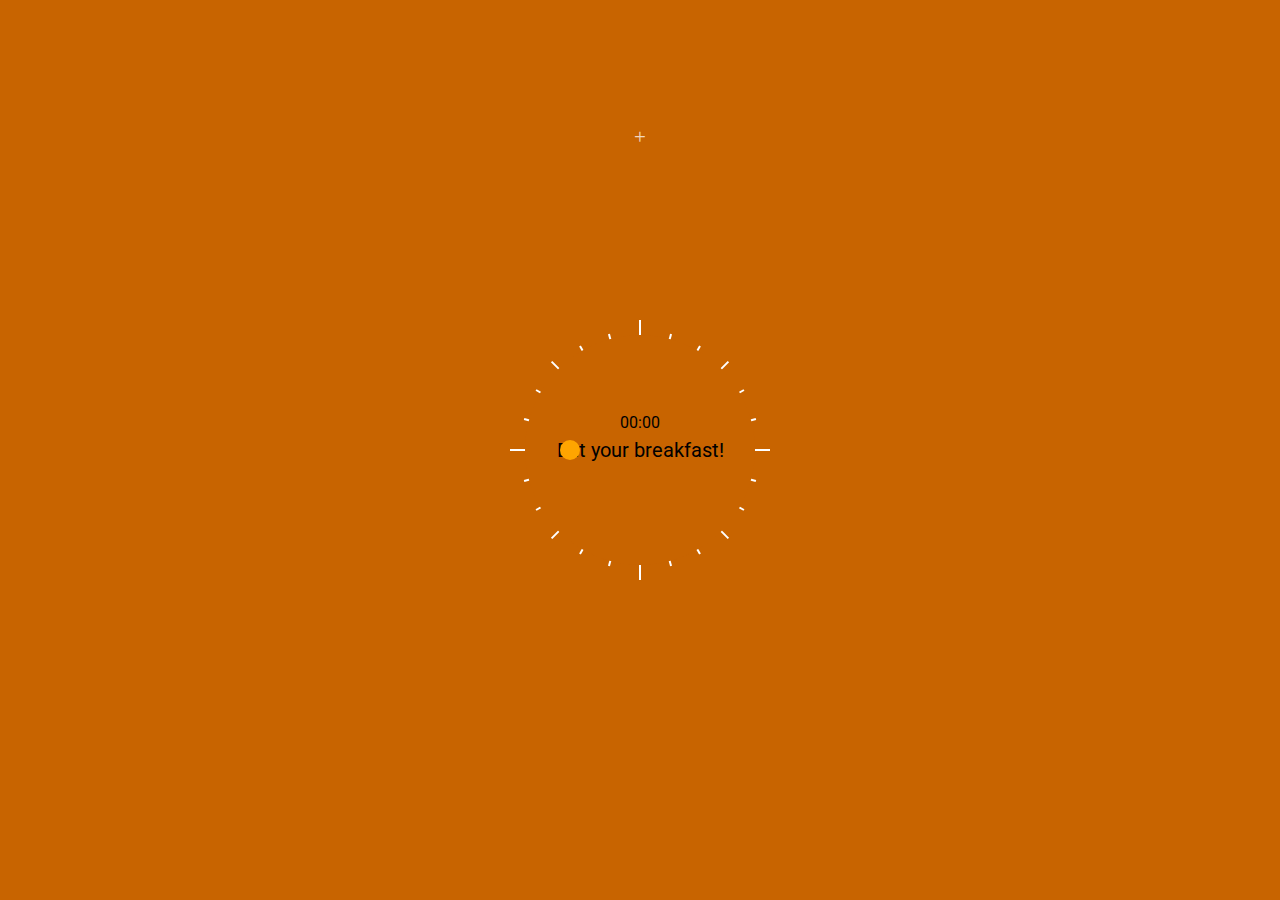
==== update.html @ e50220f8 "test : action input" ====
<!DOCTYPE html>
<html lang="en">
<head>
  <meta charset="UTF-8">
  <meta http-equiv="X-UA-Compatible" content="IE=edge">
  <meta name="viewport" content="width=device-width, initial-scale=1.0">
  <link rel="preconnect" href="https://fonts.googleapis.com">
  <link rel="preconnect" href="https://fonts.gstatic.com" crossorigin>
  <link href="https://fonts.googleapis.com/css2?family=Roboto&display=swap" rel="stylesheet"> 
  <link rel="stylesheet" href="main.css">
  <script src="main.js" defer></script>
  <title>Timeli - Add Task</title>
</head>
<body>
  <header><a id="open-task-GUI" href="#">+</a></header>
  <main>
    <section id="clock">
      <section id="clock-ticks">
        <div class="main-tick"></div>
        <div class="main-tick"></div>
        <div class="mid-tick"></div>
        <div class="mid-tick"></div>
        <div class="min-tick"></div>
        <div class="min-tick"></div>
        <div class="min-tick"></div>
        <div class="min-tick"></div>
        <div class="min-tick"></div>
        <div class="min-tick"></div>
        <div class="min-tick"></div>
        <div class="min-tick"></div>
      </section>
      <section id="clock-display">
        <div id="time-announcement">00:00</div>
        <div id="task-announcement">Eat your breakfast!</div>
      </section>
      <section id="sun-moon-lever">
        <div id="sun-moon"></div>
      </section>
      </section>
    </section>
  </main>
  <footer></footer>
</body>
</html>
---- main.css ----
html,body,header,main,section,div,a {
  margin: 0;
  padding: 0;
}

body {
  width: 100vw;
  height: 100vh;
  background-color: rgb(200,100,0);
}

header,footer {
  width: 100vw;
  height: calc(50vh - 175px);
  display: grid;
  justify-content: center;
  align-items: center;
}

header a {
  font-size: 21px;
  text-decoration: none;
  color: rgba(255,255,255,.75);
}

main {
  width: 100vw;
  height: 350px;
  display: flex;
  justify-content: center;
  align-items: center;
}

#clock {
  width: 320px;
  height: 320px;
  margin: 0 auto;
  display: grid;
  align-items: center;
  justify-items: center;
  grid-template-columns: 100%;
  grid-template-rows: 100%;
}

#clock-ticks {
  width: 100%;
  height: 100%;
  grid-row: 1/-1;
  grid-column: 1/-1;
  display: grid;
  align-items: center;
  justify-items: center;
  grid-template-columns: 100%;
  grid-template-rows: 100%;
  z-index: 1;
}

#clock-ticks div {
  grid-column: 1/-1;
  grid-row: 1/-1;
  background-color: white;
}

#clock-ticks .main-tick {
  width: 260px;
  height: 2px;
}

#clock-ticks .mid-tick {
  width: 250px;
  height: 2px;
}

#clock-ticks .min-tick {
  width: 240px;
  height: 2px;
}

#clock-ticks div:nth-of-type(2) {transform: rotate(90deg);}
#clock-ticks div:nth-of-type(3) {transform: rotate(45deg);}
#clock-ticks div:nth-of-type(4) {transform: rotate(-45deg);}
#clock-ticks div:nth-of-type(5) {transform: rotate(15deg);}
#clock-ticks div:nth-of-type(6) {transform: rotate(30deg);}
#clock-ticks div:nth-of-type(7) {transform: rotate(-15deg);}
#clock-ticks div:nth-of-type(8) {transform: rotate(-30deg);}
#clock-ticks div:nth-of-type(9) {transform: rotate(60deg);}
#clock-ticks div:nth-of-type(10) {transform: rotate(75deg);}
#clock-ticks div:nth-of-type(11) {transform: rotate(-60deg);}
#clock-ticks div:nth-of-type(12) {transform: rotate(-75deg);}

#clock-display {
  width: 230px;
  height: 230px;
  grid-row: 1/-1;
  grid-column: 1/-1;
  border-radius: 50%;
  display: flex;
  flex-direction: column;
  justify-content: center;
  align-items: center;
  background-color: rgb(200,100,0);
  z-index: 2;
}

#time-announcement,#task-announcement {
  font-family: 'Roboto',sans-serif;
}

#time-announcement {
  font-size: 16px;
  height: 25px;
}

#task-announcement {
  width: 180px;
  height: 50px;
  font-size: 20px;
  text-align: center;
}

#sun-moon-lever {
  width: 160px;
  height: 20px;
  grid-row: 1/-1;
  grid-column: 1/-1;
  transform-origin: right center;
  transform: translateX(-80px) rotate(calc(var(--rotation)*1deg));
  z-index: 3;
}

#sun-moon {
  width: 20px;
  height: 20px;
  border-radius: 50%;
  background-color: orange;
  transition: background-color 5s;
}

.open-task-GUI {
  transition: all 1s;
  animation-timing-function: ease-out;
  transform: translateY(50px);
}
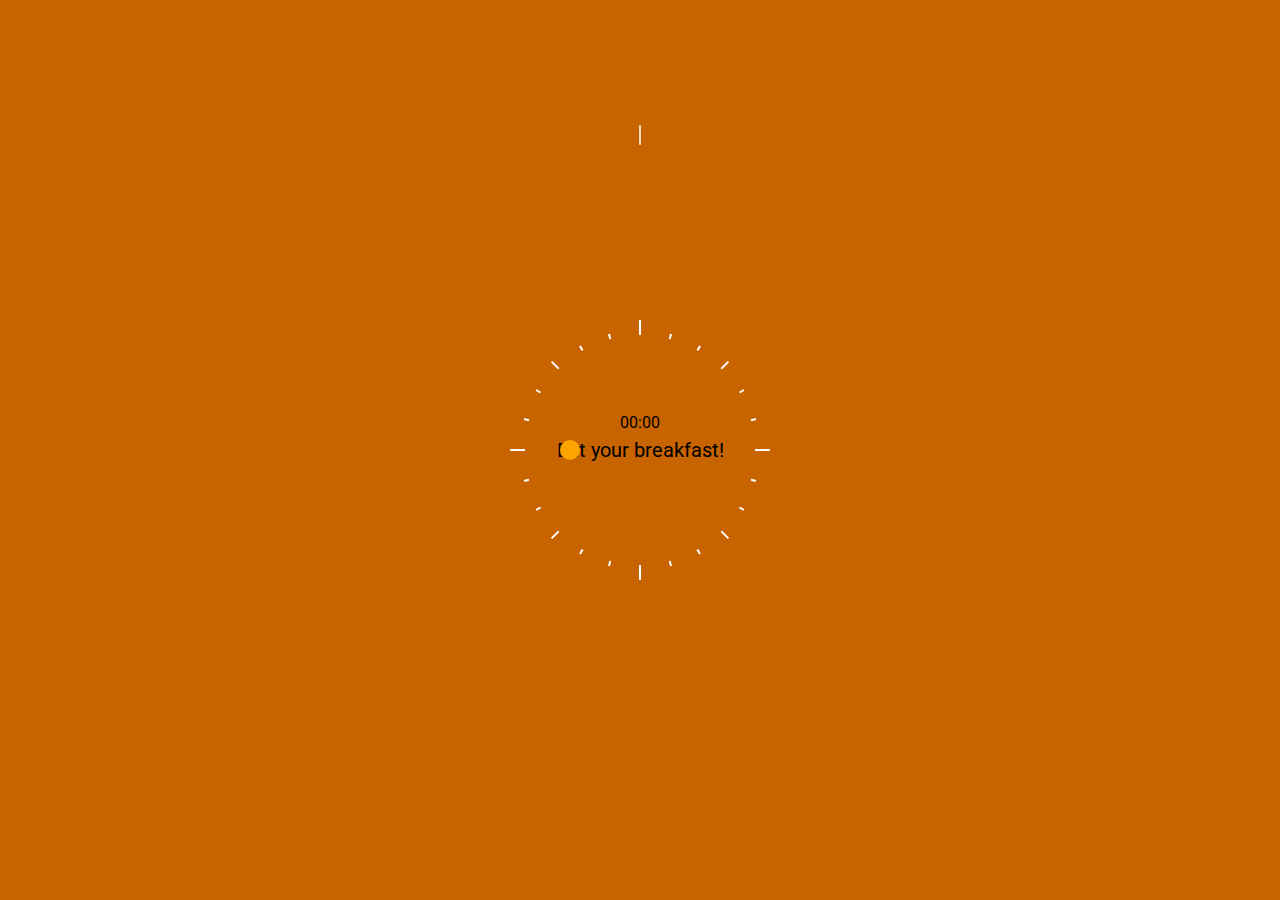
==== commit 102d32dd: "test : svg animation" ====
--- a/update.html
+++ b/update.html
@@ -12,7 +12,14 @@
   <title>Timeli - Add Task</title>
 </head>
 <body>
-  <header><a id="open-task-GUI" href="#">+</a></header>
+  <header>
+    <a id="open-task-GUI" href="#">
+    <svg id="open-action-GUI-svg" width="20" height="20" viewBox="0 0 26 26" fill="none" xmlns="http://www.w3.org/2000/svg">
+      <path id="vLine" d="M13 1L13 25" stroke="white" stroke-width="2" stroke-linecap="round" pathlength="1"/>
+      <path id="hLine" d="M1 13H25" stroke="white" stroke-width="2" stroke-linecap="round" pathlength="1"/>
+    </svg>
+    </a>
+  </header>
   <main>
     <section id="clock">
       <section id="clock-ticks">
--- a/main.css
+++ b/main.css
@@ -140,4 +140,15 @@
   transition: all 1s;
   animation-timing-function: ease-out;
   transform: translateY(50px);
+}
+
+#hLine {
+  stroke-dasharray: 1;
+  stroke-dashoffset: 1;
+  animation: dash 1s linear forwards;
+}
+
+@keyframes dash {
+  from { stroke-dashoffset: 1;}
+  to {stroke-dashoffset: 0;}
 }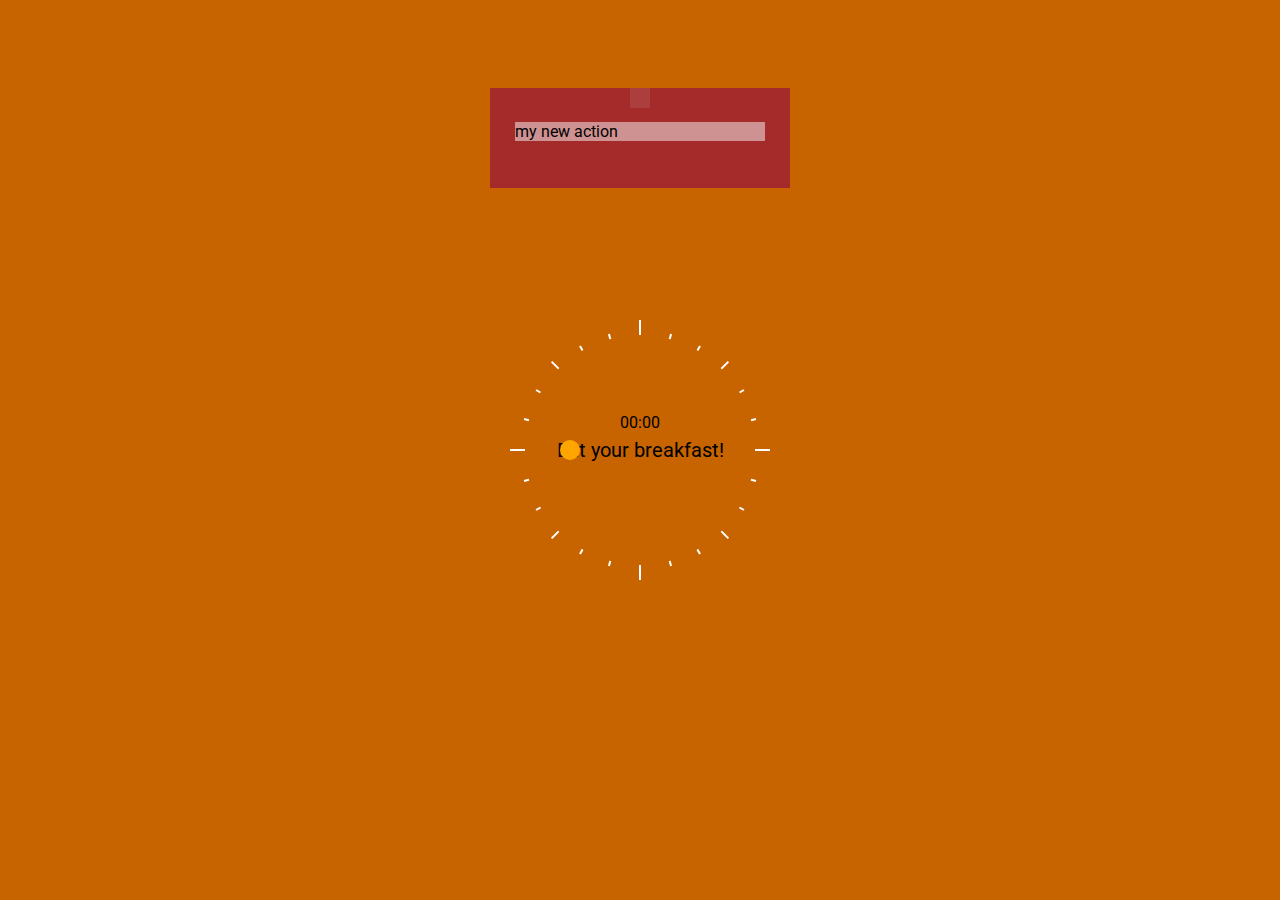
==== commit d691d9fc: "content : add input box" ====
--- a/update.html
+++ b/update.html
@@ -13,12 +13,20 @@
 </head>
 <body>
   <header>
-    <a id="open-task-GUI" href="#">
-    <svg id="open-action-GUI-svg" width="20" height="20" viewBox="0 0 26 26" fill="none" xmlns="http://www.w3.org/2000/svg">
-      <path id="vLine" d="M13 1L13 25" stroke="white" stroke-width="2" stroke-linecap="round" pathlength="1"/>
-      <path id="hLine" d="M1 13H25" stroke="white" stroke-width="2" stroke-linecap="round" pathlength="1"/>
+    <svg id="open-action-GUI-svg" width="300" height="100" viewBox="0 0 100 100" fill="none" xmlns="http://www.w3.org/2000/svg">
+      <a id="open-task-GUI" href="#">
+      <g id="plus-box" stroke-width="1" stroke-linecap="butt">
+        <!-- <animate /> -->
+        <path id="vLine" d="M50 1L50 20" pathlength="1"/>
+        <path id="hLine1" d="M50 10H40" pathlength="1"/>
+        <path id="hLine2" d="M50 10H60" pathlength="1"/>
+        <!-- <path id="hLine1" d="M50 50H-50" pathlength="1"/>
+        <path id="hLine2" d="M50 50H150" pathlength="1"/> -->
+      </g>
+      <rect x="40" width="20" height="20" fill="rgba(250,250,250,.1)"/>
+    </a>
     </svg>
-    </a>
+    <section id="enter-action">my new action</section>
   </header>
   <main>
     <section id="clock">
--- a/main.css
+++ b/main.css
@@ -1,4 +1,4 @@
-html,body,header,main,section,div,a {
+html,body,main,header,footer,section,div,a,svg {
   margin: 0;
   padding: 0;
 }
@@ -7,20 +7,6 @@
   width: 100vw;
   height: 100vh;
   background-color: rgb(200,100,0);
-}
-
-header,footer {
-  width: 100vw;
-  height: calc(50vh - 175px);
-  display: grid;
-  justify-content: center;
-  align-items: center;
-}
-
-header a {
-  font-size: 21px;
-  text-decoration: none;
-  color: rgba(255,255,255,.75);
 }
 
 main {
@@ -102,7 +88,7 @@
   z-index: 2;
 }
 
-#time-announcement,#task-announcement {
+body {
   font-family: 'Roboto',sans-serif;
 }
 
@@ -136,19 +122,51 @@
   transition: background-color 5s;
 }
 
-.open-task-GUI {
-  transition: all 1s;
-  animation-timing-function: ease-out;
-  transform: translateY(50px);
+header,footer {
+  width: 320px;
+  height: calc(50vh - 175px);
+  margin: 0 auto;
+  display: grid;
+  justify-content: center;
+  align-items: center;
 }
 
-#hLine {
+#vLine,#hLine1,#hLine2 {
   stroke-dasharray: 1;
   stroke-dashoffset: 1;
-  animation: dash 1s linear forwards;
+  stroke: rgb(255,255,255);
+}
+
+#vLine { animation: dash1 1s linear forwards; }
+#hLine1 { animation: dash 1s linear forwards; }
+#hLine2 { animation: dash 1s linear forwards; }
+
+
+@keyframes dash1 {
+  from { stroke-dashoffset: 0;}
+  to {stroke-dashoffset: 1;}
 }
 
 @keyframes dash {
   from { stroke-dashoffset: 1;}
   to {stroke-dashoffset: 0;}
+}
+
+#open-action-GUI-svg {
+  background-color: brown;
+  grid-column: 1/-1;
+  grid-row: 1/-1;
+}
+
+#enter-action {
+  width: 250px;
+  margin: 0 auto 12px;
+  background-color: rgba(250,250,250,.5);
+  grid-column: 1/-1;
+  grid-row: 1/-1;
+}
+
+.box-down {
+  transition: transform 2s;
+  transform: translateY(50px);
 }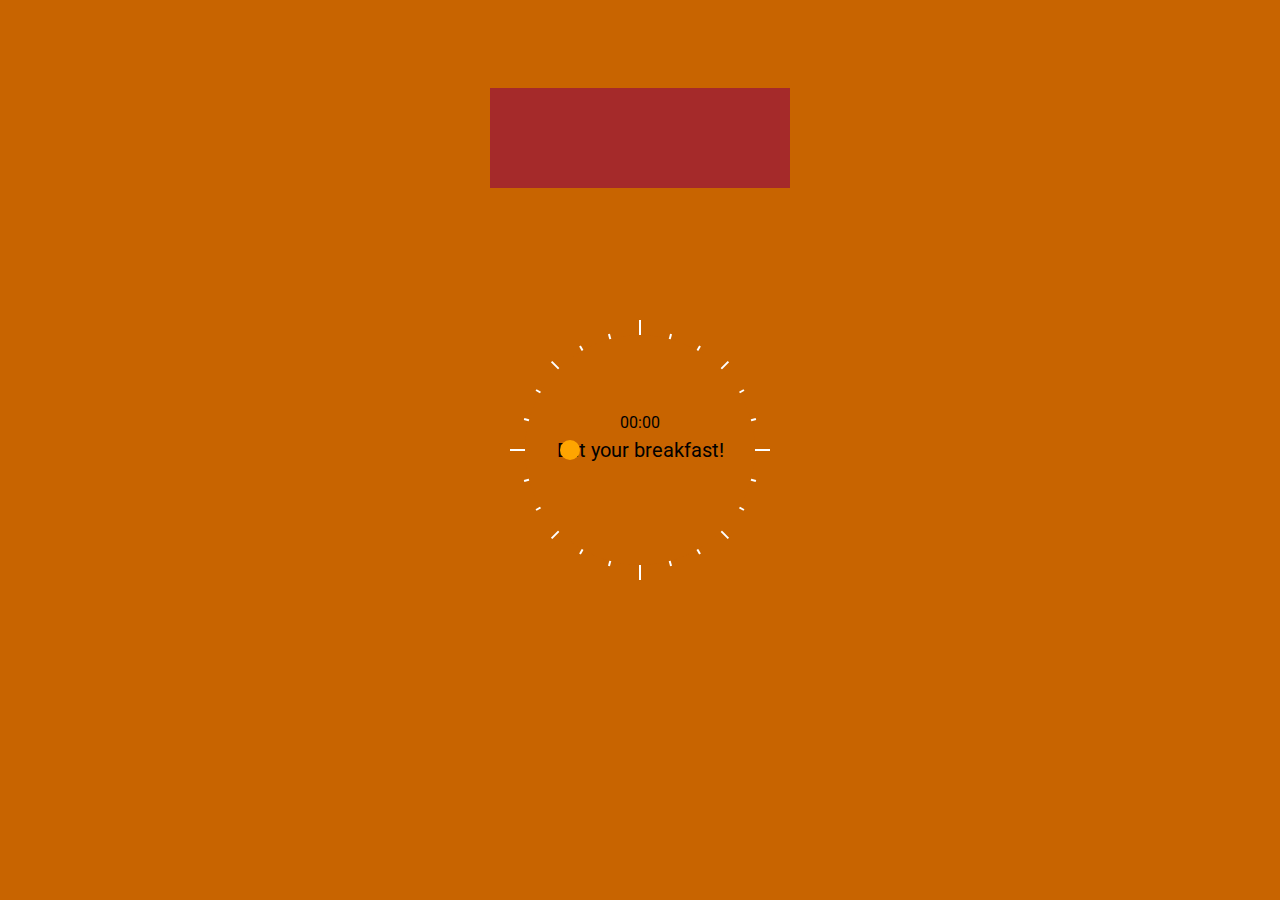
==== commit 574c5ea0: "animation : add txt input box" ====
--- a/update.html
+++ b/update.html
@@ -23,10 +23,10 @@
         <!-- <path id="hLine1" d="M50 50H-50" pathlength="1"/>
         <path id="hLine2" d="M50 50H150" pathlength="1"/> -->
       </g>
-      <rect x="40" width="20" height="20" fill="rgba(250,250,250,.1)"/>
+      <rect x="40" width="20" height="20" fill="rgba(250,250,250,.001)"/>
     </a>
     </svg>
-    <section id="enter-action">my new action</section>
+    <section id="enter-task-box" class="hide-task-box">my new action</section>
   </header>
   <main>
     <section id="clock">
--- a/main.css
+++ b/main.css
@@ -158,15 +158,30 @@
   grid-row: 1/-1;
 }
 
-#enter-action {
+#enter-task-box {
   width: 250px;
-  margin: 0 auto 12px;
+  margin: 60px auto 0;
   background-color: rgba(250,250,250,.5);
   grid-column: 1/-1;
   grid-row: 1/-1;
+  transition: opacity 1s;
 }
 
 .box-down {
-  transition: transform 2s;
-  transform: translateY(50px);
+  transition: transform 1.5s;
+  transform: translateY(85px);
+}
+
+.hide-task-box {
+  visibility: hidden;
+  opacity: 0;
+}
+
+.show-task-box {
+  animation: show-task-box .5s 1.5s linear forwards;
+}
+
+@keyframes show-task-box {
+  from {visibility: hidden; opacity: 0;}
+  to {visibility: visible; opacity: 1;}
 }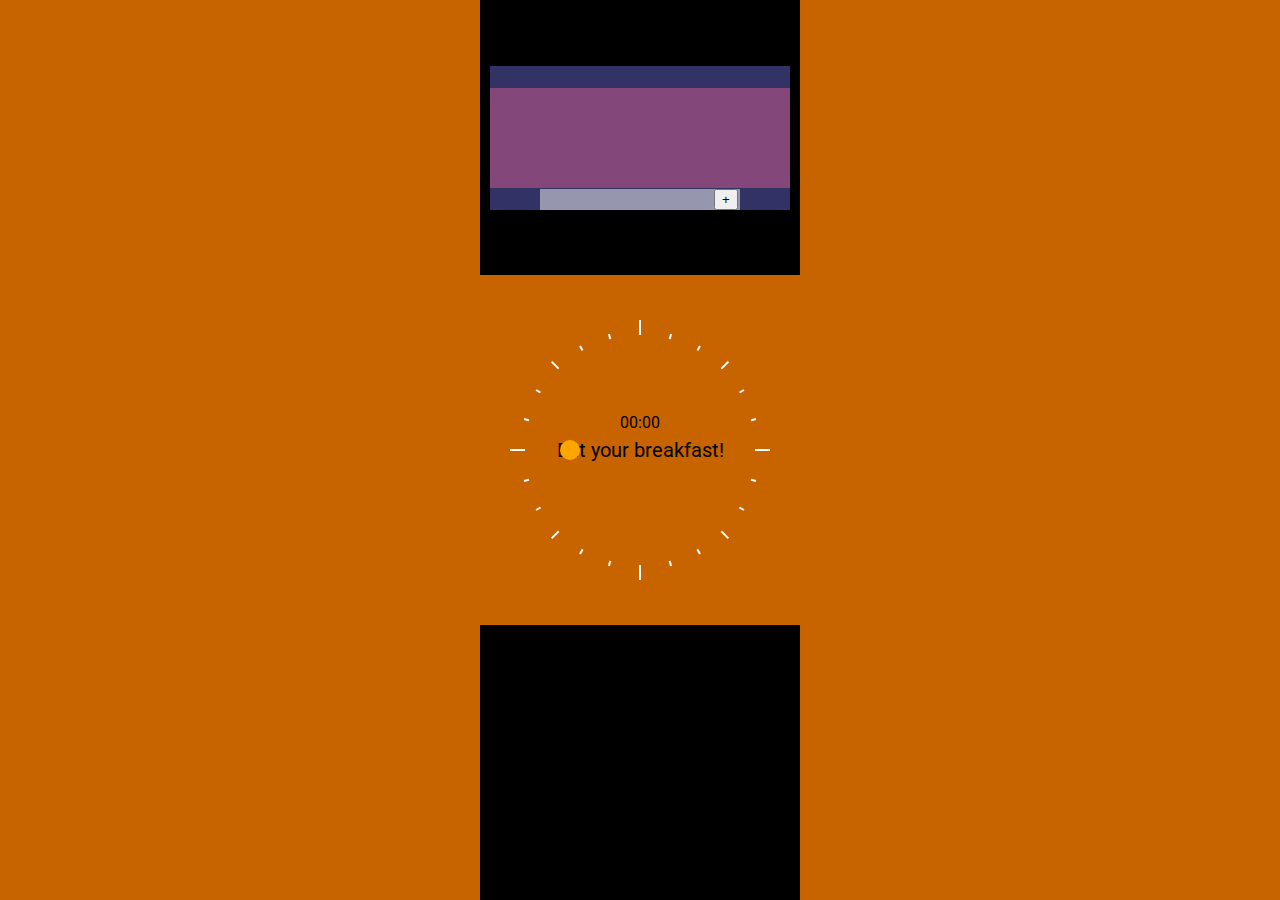
==== commit 13c27c94: "test : mask" ====
--- a/update.html
+++ b/update.html
@@ -26,7 +26,14 @@
       <rect x="40" width="20" height="20" fill="rgba(250,250,250,.001)"/>
     </a>
     </svg>
-    <section id="enter-task-box" class="hide-task-box">my new action</section>
+    <section id="task-GUI">
+    <form id="enter-task-box" autocomplete="off">
+      <input type="text">
+      <button type="submit">+</button>
+    </form>
+    </section>
+    <!-- <div id="box-mask"></div> -->
+    <!-- <section id="enter-task-box" class="hide-task-box">my new action</section> -->
   </header>
   <main>
     <section id="clock">
--- a/main.css
+++ b/main.css
@@ -1,4 +1,4 @@
-html,body,main,header,footer,section,div,a,svg {
+html,body,main,header,footer,section,div,a,svg,form,input {
   margin: 0;
   padding: 0;
 }
@@ -88,8 +88,9 @@
   z-index: 2;
 }
 
-body {
+body,input {
   font-family: 'Roboto',sans-serif;
+  font-size: 16px;
 }
 
 #time-announcement {
@@ -129,6 +130,7 @@
   display: grid;
   justify-content: center;
   align-items: center;
+  background-color: black;
 }
 
 #vLine,#hLine1,#hLine2 {
@@ -156,11 +158,12 @@
   background-color: brown;
   grid-column: 1/-1;
   grid-row: 1/-1;
+  overflow: hidden;
 }
 
 #enter-task-box {
-  width: 250px;
-  margin: 60px auto 0;
+  width: 200px;
+  margin: 123px auto 0;
   background-color: rgba(250,250,250,.5);
   grid-column: 1/-1;
   grid-row: 1/-1;
@@ -168,8 +171,8 @@
 }
 
 .box-down {
-  transition: transform 1.5s;
-  transform: translateY(85px);
+  transition: transform 1s;
+  transform: translateY(90px);
 }
 
 .hide-task-box {
@@ -184,4 +187,29 @@
 @keyframes show-task-box {
   from {visibility: hidden; opacity: 0;}
   to {visibility: visible; opacity: 1;}
+}
+
+#box-mask {
+  width: 200px;
+  height: 25px;
+  margin: -40px auto 0;
+  /* z-index: 1; */
+  background-color: brown;
+}
+
+input,textarea {
+  margin: 0 10px 0;
+  outline: none;
+  border: none;
+  background-color: rgba(255,255,255,0);
+}
+
+input {
+  width: 150px;
+}
+
+#task-GUI {
+  grid-column: 1/-1;
+  grid-row: 1/-1;
+  background-color: rgba(100,100,200,.5);
 }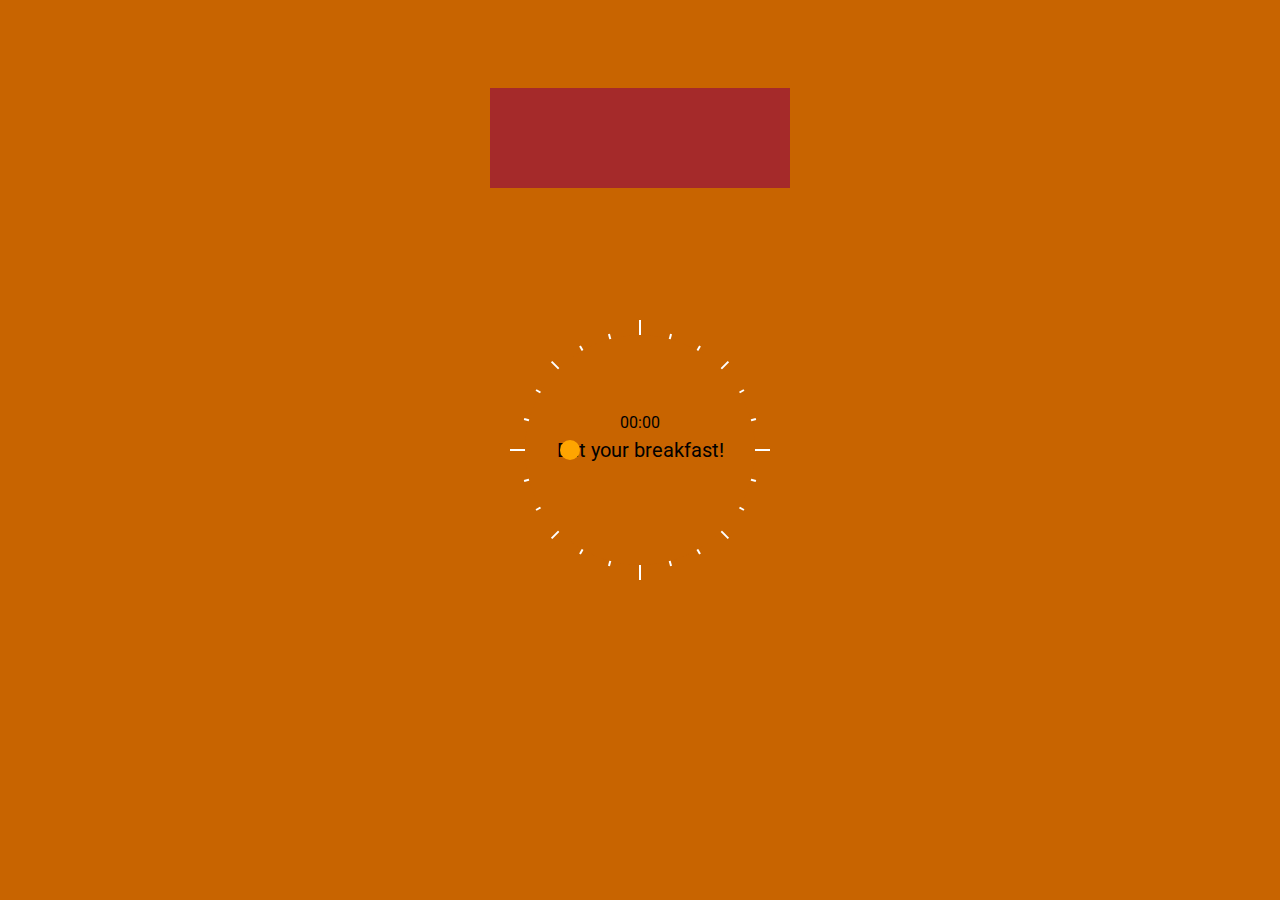
==== commit 2c8c2ea4: "test : input as overlay" ====
--- a/update.html
+++ b/update.html
@@ -26,7 +26,7 @@
       <rect x="40" width="20" height="20" fill="rgba(250,250,250,.001)"/>
     </a>
     </svg>
-    <section id="task-GUI">
+    <section id="task-GUI" class="hide-task-GUI">
     <form id="enter-task-box" autocomplete="off">
       <input type="text">
       <button type="submit">+</button>
--- a/main.css
+++ b/main.css
@@ -130,7 +130,6 @@
   display: grid;
   justify-content: center;
   align-items: center;
-  background-color: black;
 }
 
 #vLine,#hLine1,#hLine2 {
@@ -143,7 +142,6 @@
 #hLine1 { animation: dash 1s linear forwards; }
 #hLine2 { animation: dash 1s linear forwards; }
 
-
 @keyframes dash1 {
   from { stroke-dashoffset: 0;}
   to {stroke-dashoffset: 1;}
@@ -155,19 +153,20 @@
 }
 
 #open-action-GUI-svg {
+  height: 100px;
   background-color: brown;
   grid-column: 1/-1;
   grid-row: 1/-1;
-  overflow: hidden;
 }
 
 #enter-task-box {
   width: 200px;
-  margin: 123px auto 0;
+  margin: 0 auto 0;
+  grid-column: 1/-1;
+  grid-row: 1/-1;
+  transform: translateY(100px);
+  transition: opacity 1s;
   background-color: rgba(250,250,250,.5);
-  grid-column: 1/-1;
-  grid-row: 1/-1;
-  transition: opacity 1s;
 }
 
 .box-down {
@@ -175,12 +174,12 @@
   transform: translateY(90px);
 }
 
-.hide-task-box {
+.hide-task-GUI {
   visibility: hidden;
   opacity: 0;
 }
 
-.show-task-box {
+.show-task-GUI {
   animation: show-task-box .5s 1.5s linear forwards;
 }
 
@@ -189,13 +188,12 @@
   to {visibility: visible; opacity: 1;}
 }
 
-#box-mask {
+/* #box-mask {
   width: 200px;
   height: 25px;
   margin: -40px auto 0;
-  /* z-index: 1; */
   background-color: brown;
-}
+} */
 
 input,textarea {
   margin: 0 10px 0;
@@ -209,7 +207,9 @@
 }
 
 #task-GUI {
-  grid-column: 1/-1;
-  grid-row: 1/-1;
-  background-color: rgba(100,100,200,.5);
+  height: 100px;
+  grid-column: 1/-1;
+  grid-row: 1/-1;
+  overflow: hidden;
+  /* background-color: rgba(100,100,200,.5); */
 }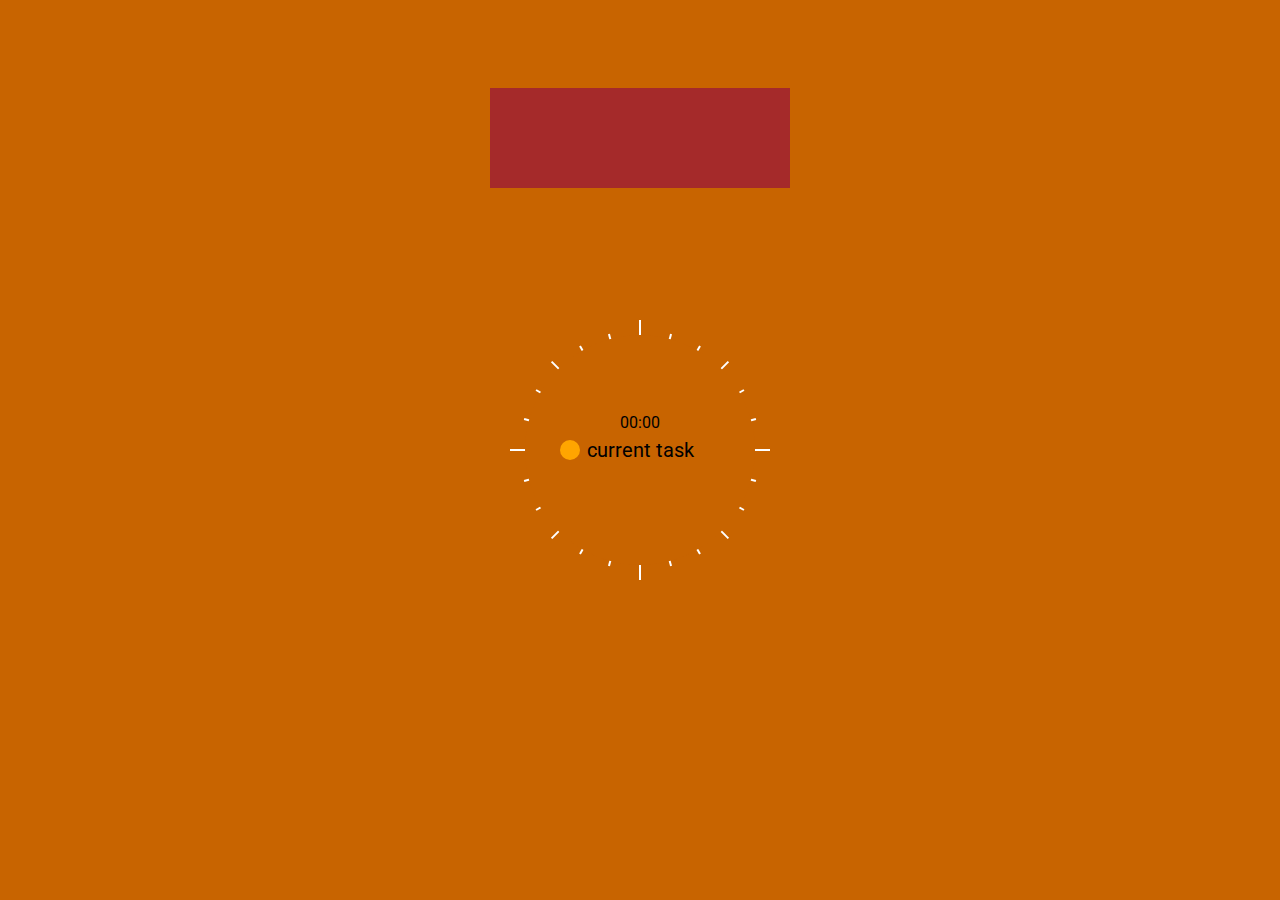
==== commit 3407cd2a: "layout : add task form" ====
--- a/update.html
+++ b/update.html
@@ -13,21 +13,21 @@
 </head>
 <body>
   <header>
-    <svg id="open-action-GUI-svg" width="300" height="100" viewBox="0 0 100 100" fill="none" xmlns="http://www.w3.org/2000/svg">
+    <svg id="task-GUI-svg" width="300" height="100" viewBox="0 0 100 100" fill="none" xmlns="http://www.w3.org/2000/svg">
       <a id="open-task-GUI" href="#">
-      <g id="plus-box" stroke-width="1" stroke-linecap="butt">
+        <g id="plus-box" stroke-width="1" stroke-linecap="butt">
         <!-- <animate /> -->
-        <path id="vLine" d="M50 1L50 20" pathlength="1"/>
-        <path id="hLine1" d="M50 10H40" pathlength="1"/>
-        <path id="hLine2" d="M50 10H60" pathlength="1"/>
+          <path id="vLine" d="M50 1L50 20" pathlength="1"/>
+          <path id="hLine1" d="M50 10H40" pathlength="1"/>
+          <path id="hLine2" d="M50 10H60" pathlength="1"/>
         <!-- <path id="hLine1" d="M50 50H-50" pathlength="1"/>
         <path id="hLine2" d="M50 50H150" pathlength="1"/> -->
-      </g>
-      <rect x="40" width="20" height="20" fill="rgba(250,250,250,.001)"/>
-    </a>
+        </g>
+        <rect x="40" width="20" height="20" fill="rgba(250,250,250,.001)"/>
+      </a>
     </svg>
     <section id="task-GUI" class="hide-task-GUI">
-    <form id="enter-task-box" autocomplete="off">
+    <form id="task-form" class="hide-task-form" autocomplete="off">
       <input type="text">
       <button type="submit">+</button>
     </form>
@@ -53,7 +53,7 @@
       </section>
       <section id="clock-display">
         <div id="time-announcement">00:00</div>
-        <div id="task-announcement">Eat your breakfast!</div>
+        <div id="task-announcement">current task</div>
       </section>
       <section id="sun-moon-lever">
         <div id="sun-moon"></div>
--- a/main.css
+++ b/main.css
@@ -152,48 +152,61 @@
   to {stroke-dashoffset: 0;}
 }
 
-#open-action-GUI-svg {
-  height: 100px;
-  background-color: brown;
-  grid-column: 1/-1;
-  grid-row: 1/-1;
-}
-
-#enter-task-box {
-  width: 200px;
-  margin: 0 auto 0;
-  grid-column: 1/-1;
-  grid-row: 1/-1;
-  transform: translateY(100px);
-  transition: opacity 1s;
-  background-color: rgba(250,250,250,.5);
-}
-
 .box-down {
   transition: transform 1s;
   transform: translateY(90px);
 }
 
+#task-GUI-svg {
+  height: 100px;
+  background-color: brown;
+  grid-column: 1/-1;
+  grid-row: 1/-1;
+}
+
+#task-GUI {
+  height: 100px;
+  grid-column: 1/-1;
+  grid-row: 1/-1;
+  overflow: hidden;
+  /* background-color: rgba(100,100,200,.8); */
+}
+
 .hide-task-GUI {
   visibility: hidden;
   opacity: 0;
 }
 
 .show-task-GUI {
-  animation: show-task-box .5s 1.5s linear forwards;
-}
-
-@keyframes show-task-box {
+  animation: show-task-GUI .5s 1.2s linear forwards;
+}
+
+@keyframes show-task-GUI {
   from {visibility: hidden; opacity: 0;}
   to {visibility: visible; opacity: 1;}
 }
 
-/* #box-mask {
+#task-form {
   width: 200px;
-  height: 25px;
-  margin: -40px auto 0;
-  background-color: brown;
-} */
+  margin: 0 auto 0;
+  grid-column: 1/-1;
+  grid-row: 1/-1;
+  /* transition: opacity 1s; */
+  background-color: rgba(250,250,250,.5);
+}
+
+.hide-task-form {
+  transform: translateY(100px);
+}
+
+.show-task-form {
+  animation: show-task-form .4s 1.2s linear forwards;
+}
+
+@keyframes show-task-form {
+  from {transform: translateY(100px);}
+  to {transform: translateY(77px);}
+}
 
 input,textarea {
   margin: 0 10px 0;
@@ -206,10 +219,3 @@
   width: 150px;
 }
 
-#task-GUI {
-  height: 100px;
-  grid-column: 1/-1;
-  grid-row: 1/-1;
-  overflow: hidden;
-  /* background-color: rgba(100,100,200,.5); */
-}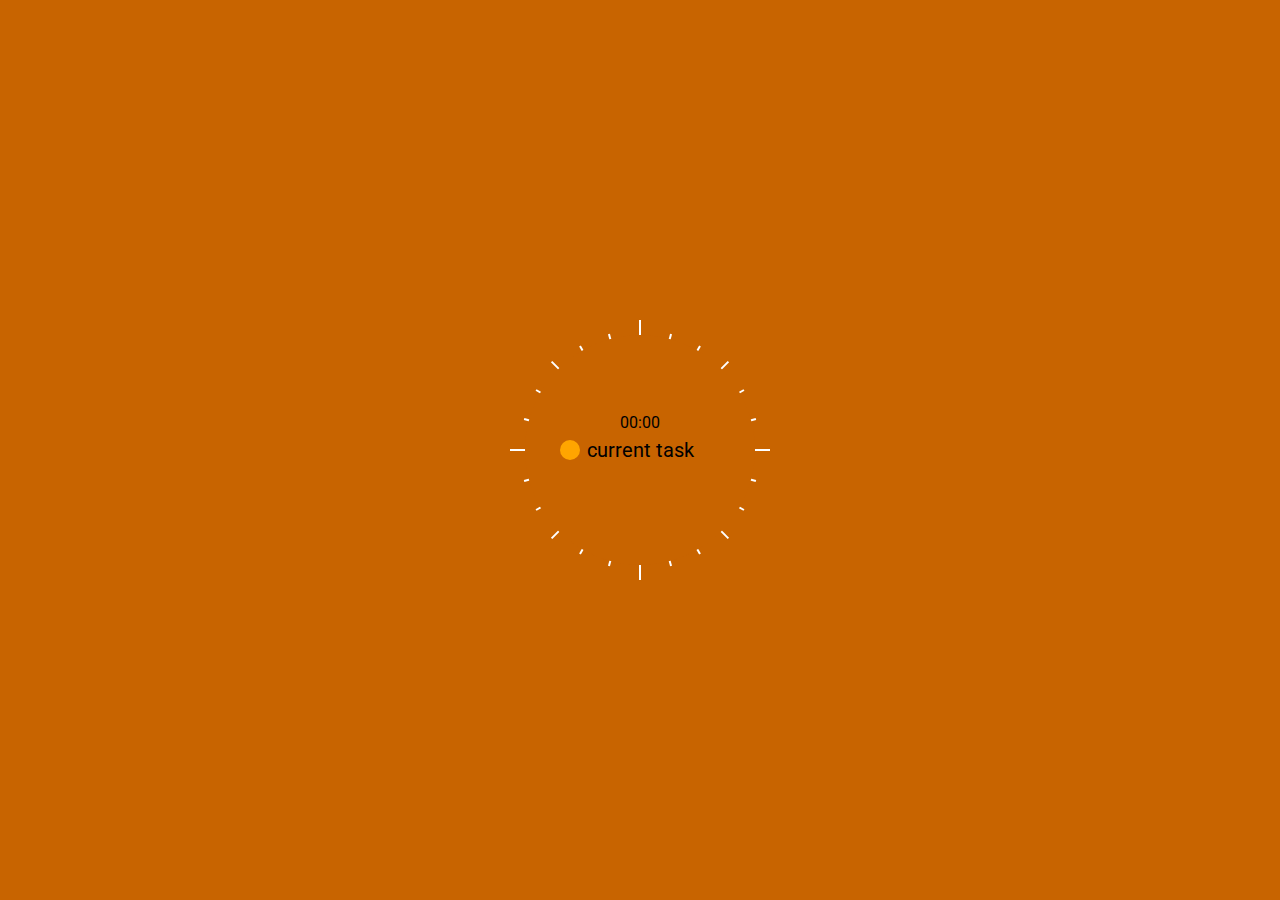
==== commit 1dbb739b: "logic : update json DB" ====
--- a/update.html
+++ b/update.html
@@ -28,7 +28,7 @@
     </svg>
     <section id="task-GUI" class="hide-task-GUI">
     <form id="task-form" class="hide-task-form" autocomplete="off">
-      <input type="text">
+      <input type="text" placeholder="my new task">
       <button type="submit">+</button>
     </form>
     </section>
--- a/main.css
+++ b/main.css
@@ -159,7 +159,7 @@
 
 #task-GUI-svg {
   height: 100px;
-  background-color: brown;
+  /* background-color: brown; */
   grid-column: 1/-1;
   grid-row: 1/-1;
 }
